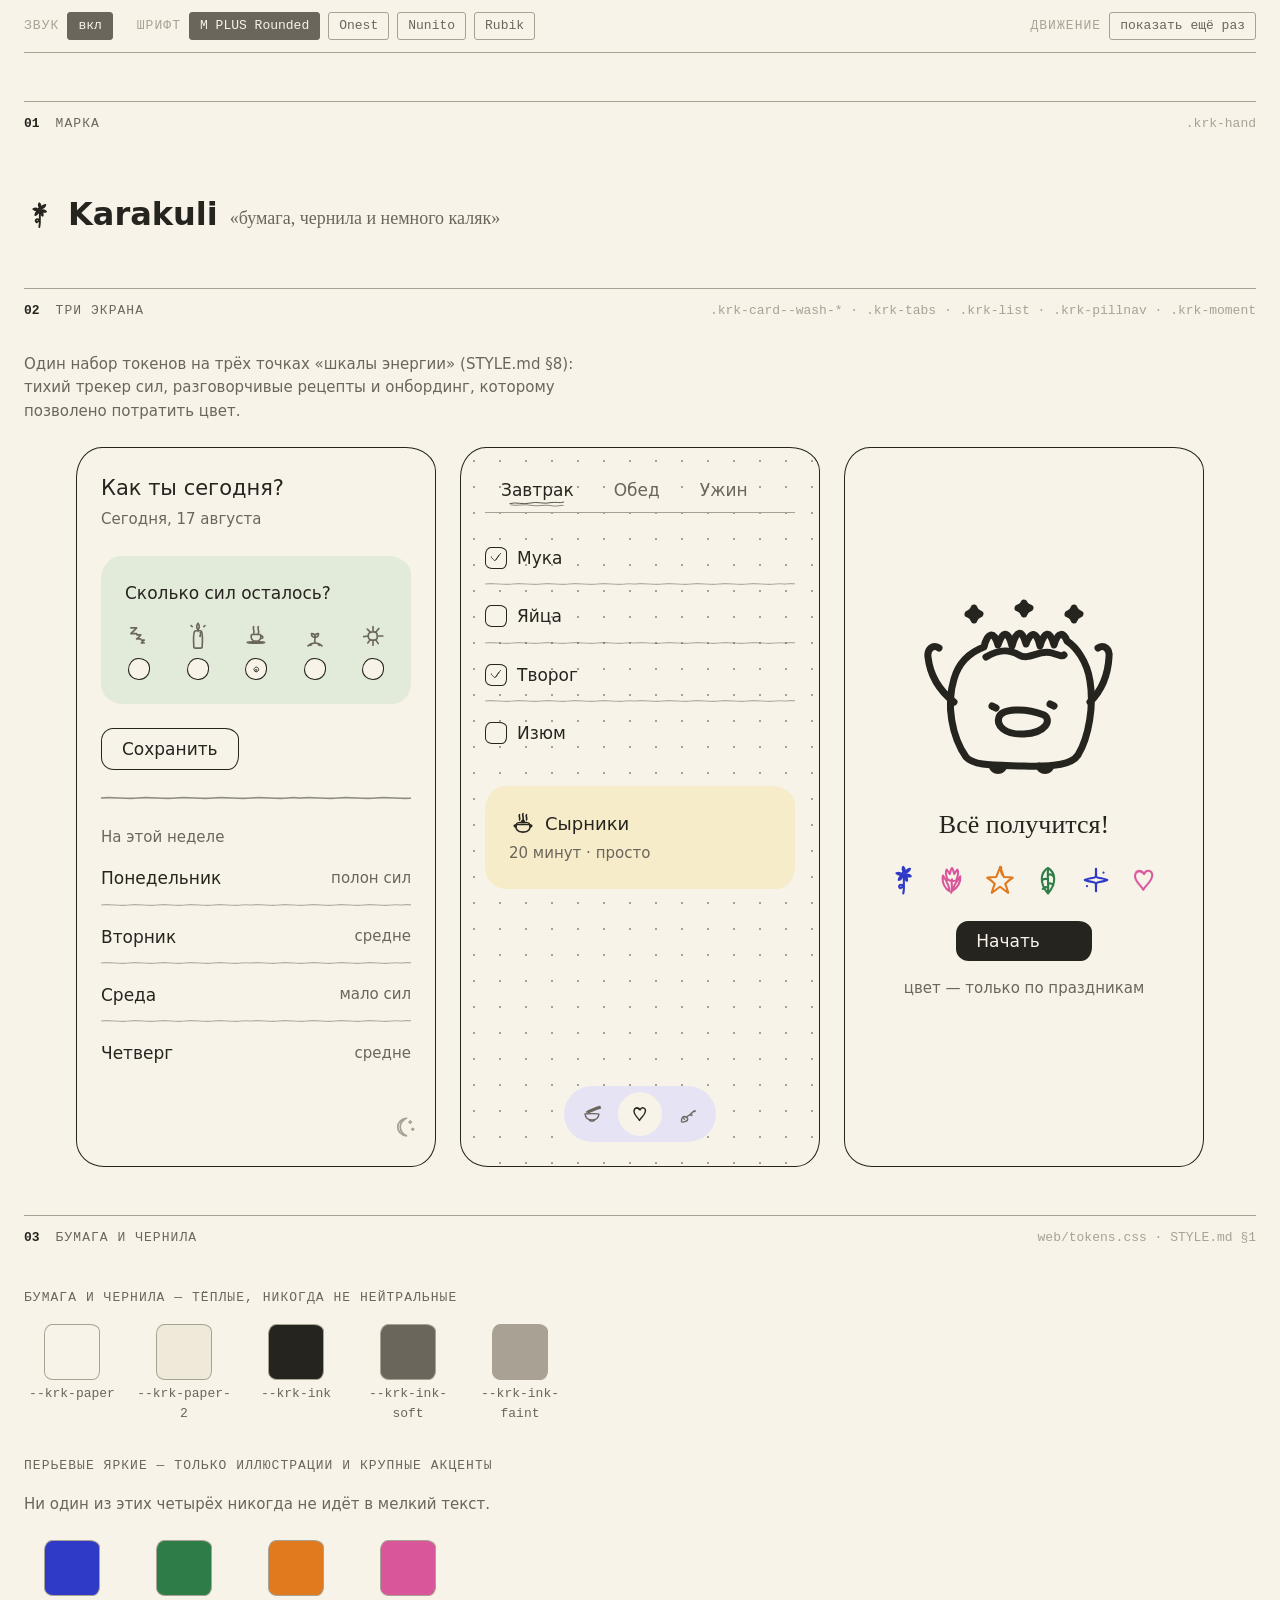
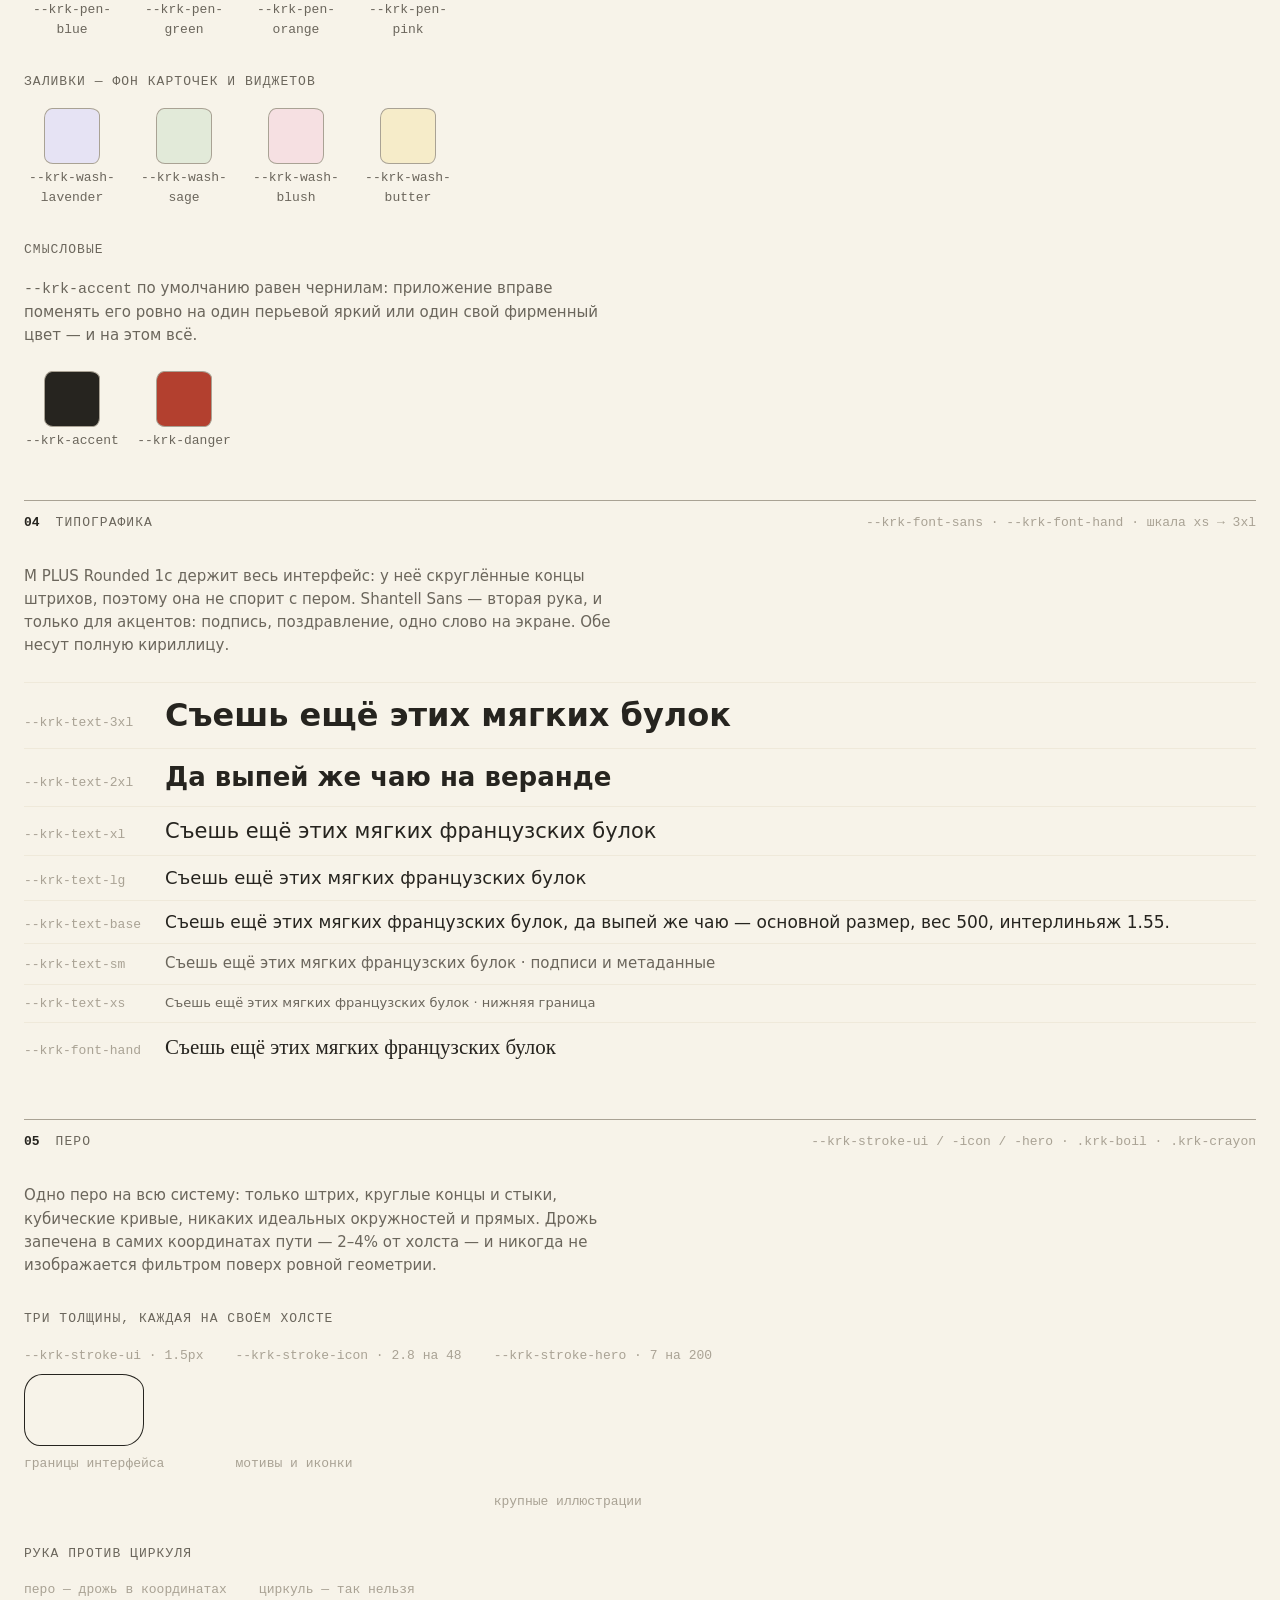
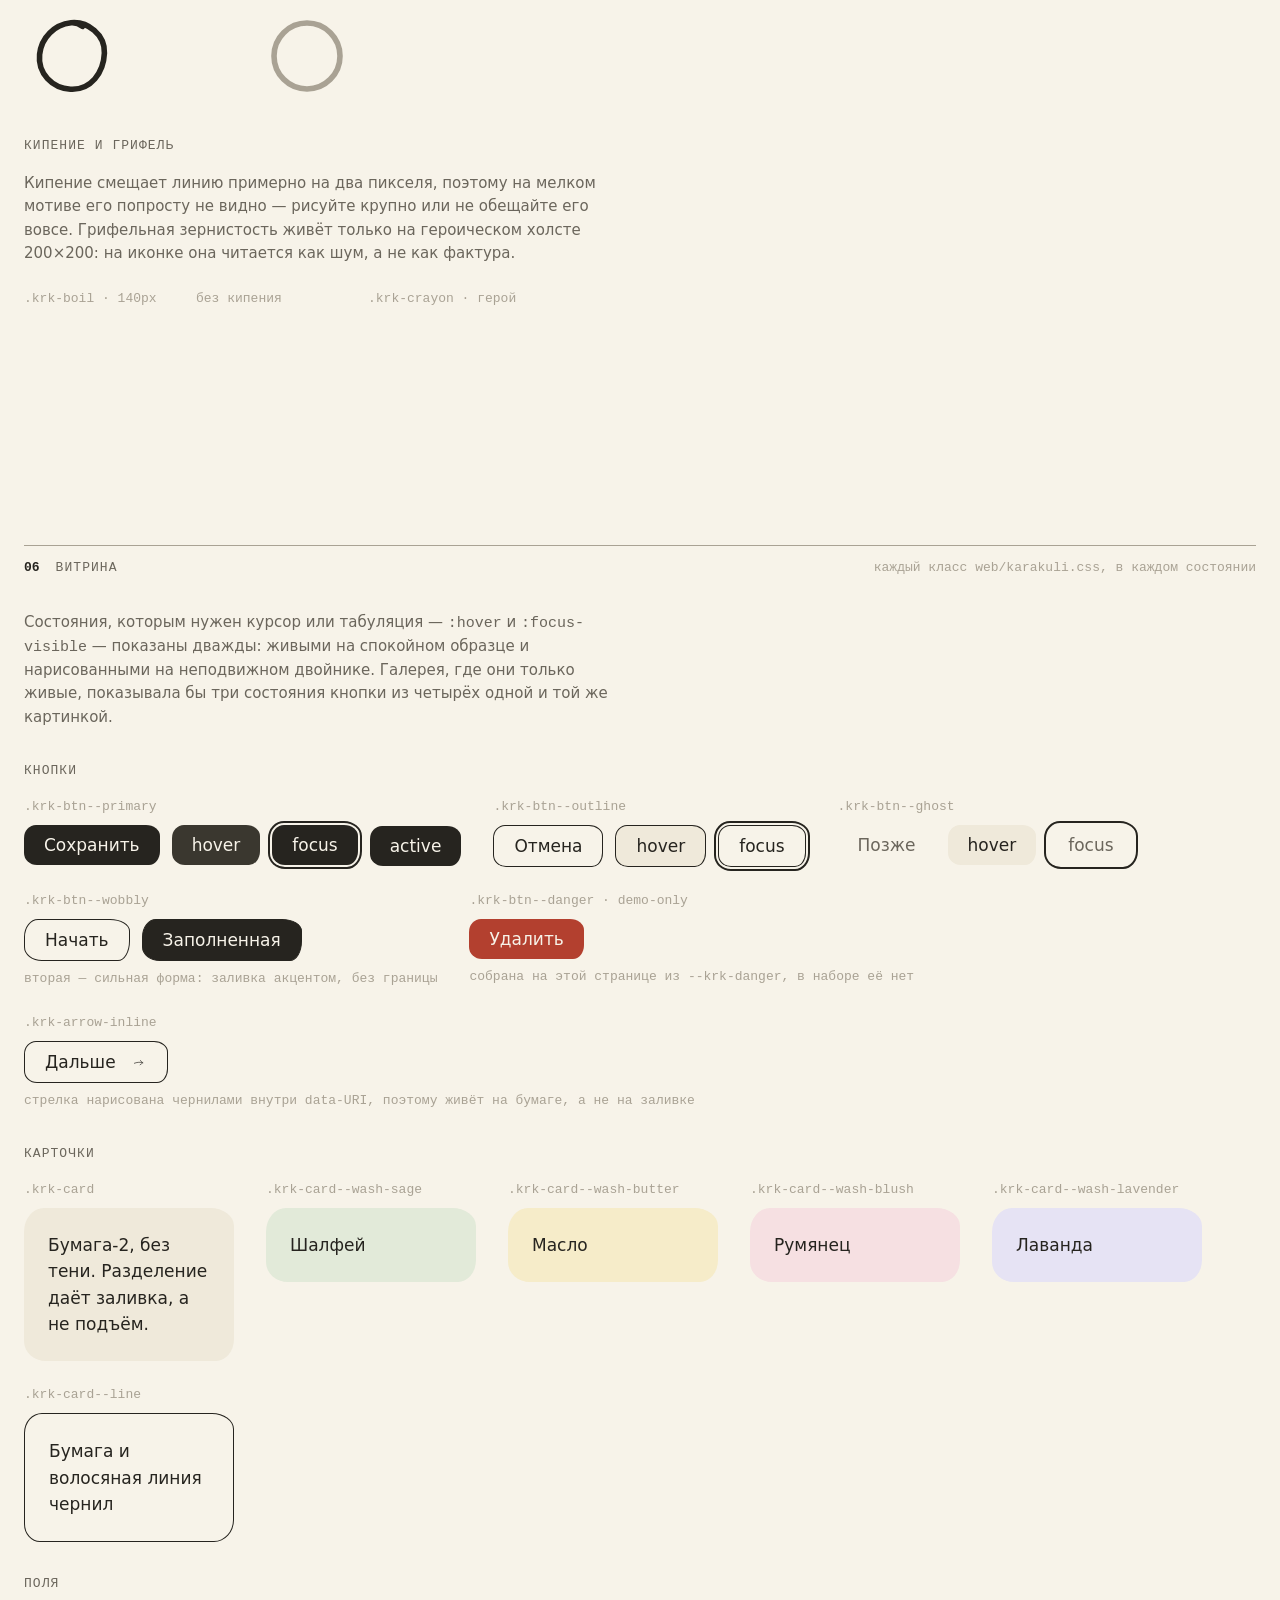
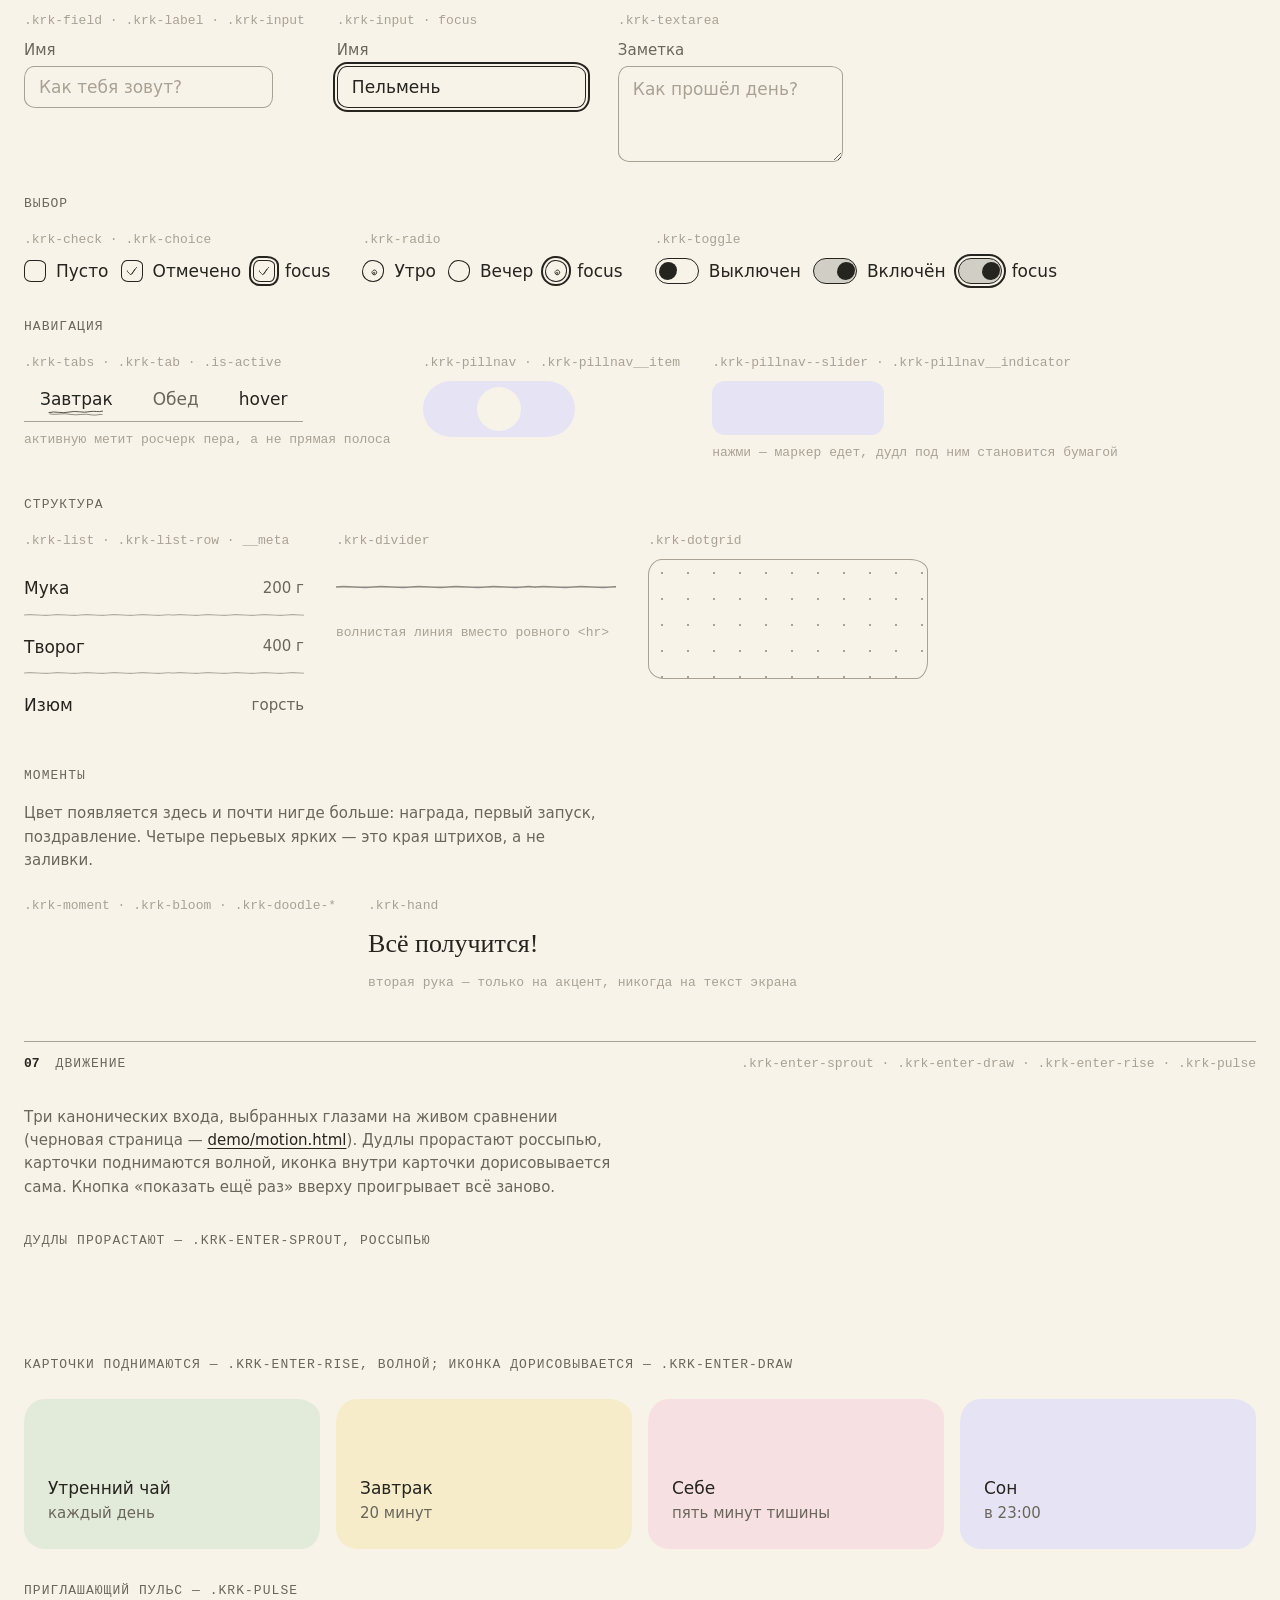
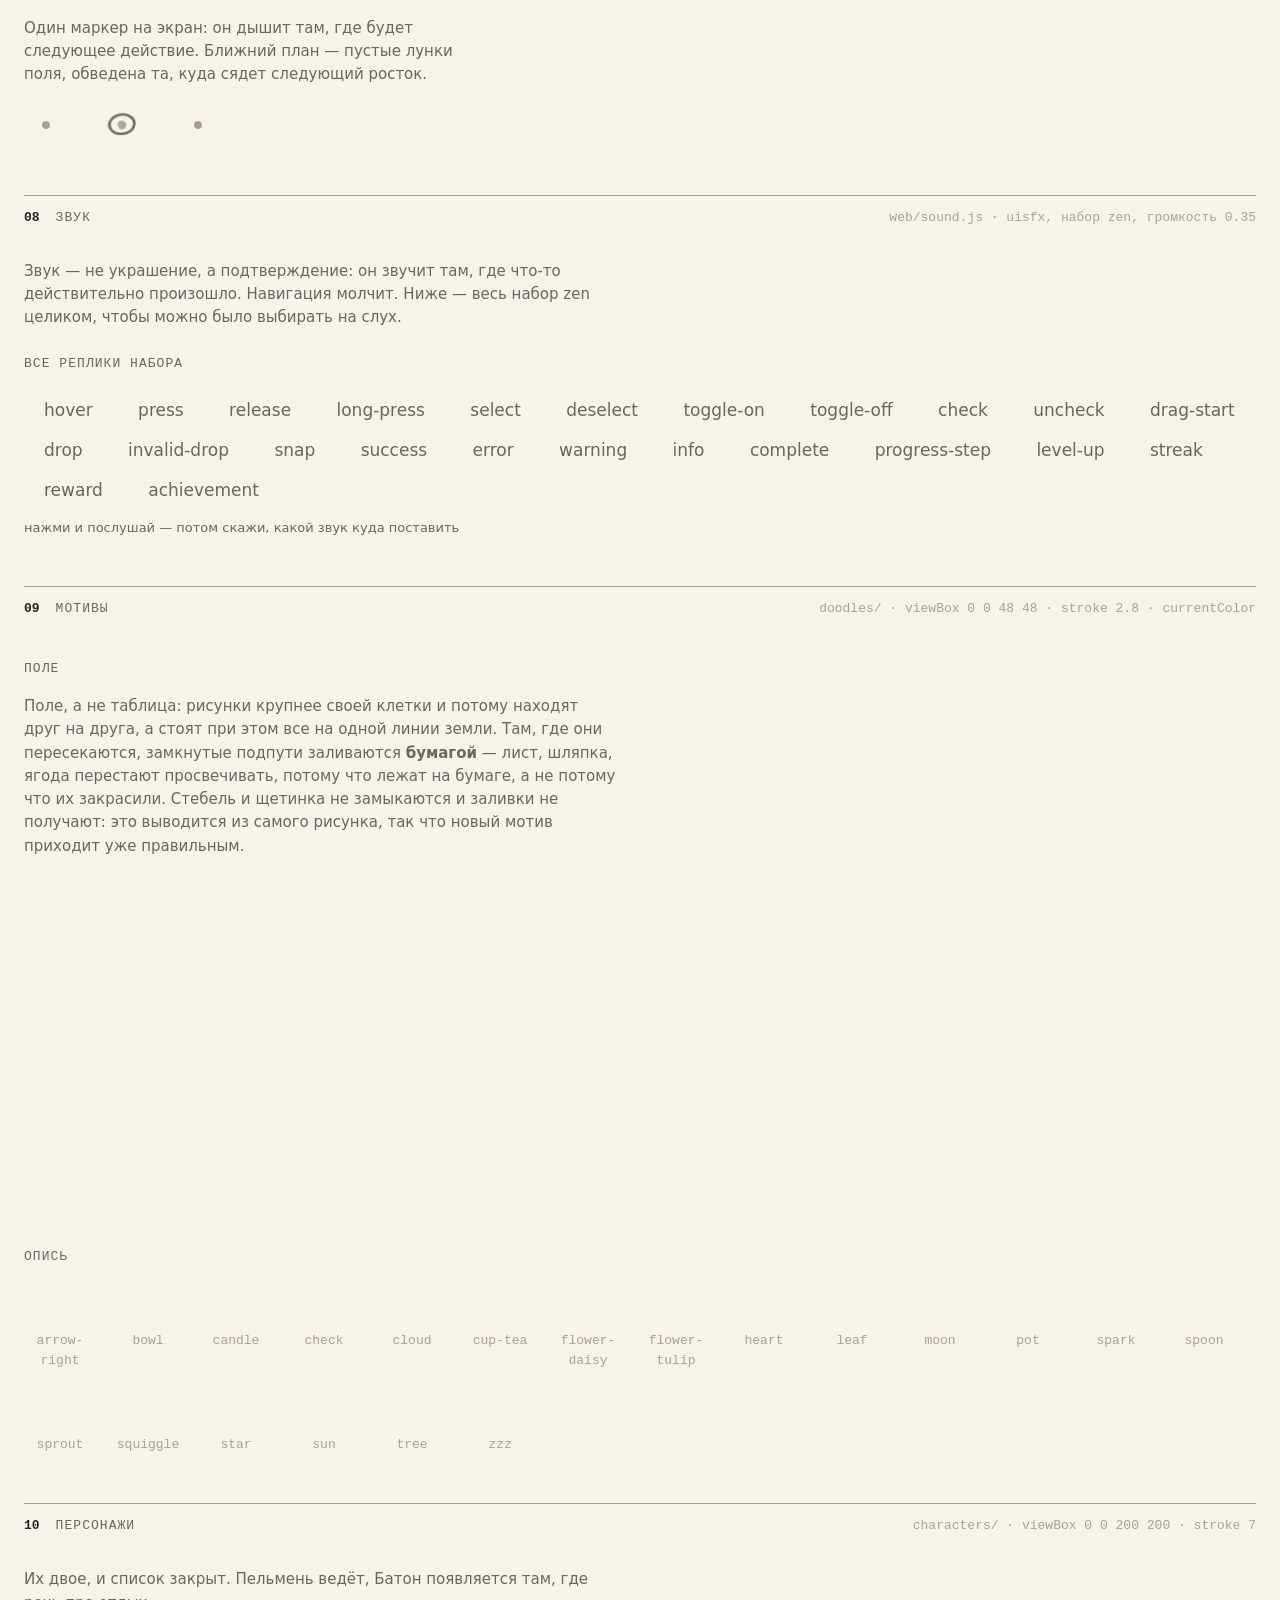
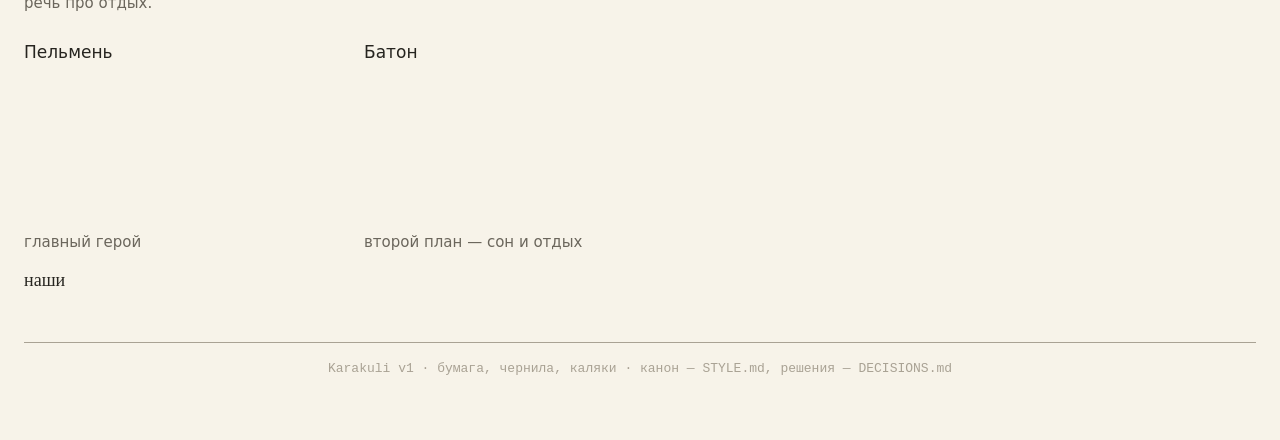
==== index.html @ 3607a142 "README, a plate-based showcase, and generated screenshots" ====
<!doctype html>
<html lang="ru">
<head>
  <meta charset="UTF-8" />
  <meta name="viewport" content="width=device-width, initial-scale=1" />
  <title>Karakuli</title>
  <!-- GitHub Pages serves this repo from its root, and the kit has no page
       there — the showcase is demo/index.html. Without this, the bare Pages
       URL is a 404 for anyone who trims the path off the link they were sent. -->
  <meta http-equiv="refresh" content="0; url=demo/" />
  <link rel="canonical" href="demo/" />
</head>
<body>
  <p><a href="demo/">Karakuli — витрина</a></p>
</body>
</html>
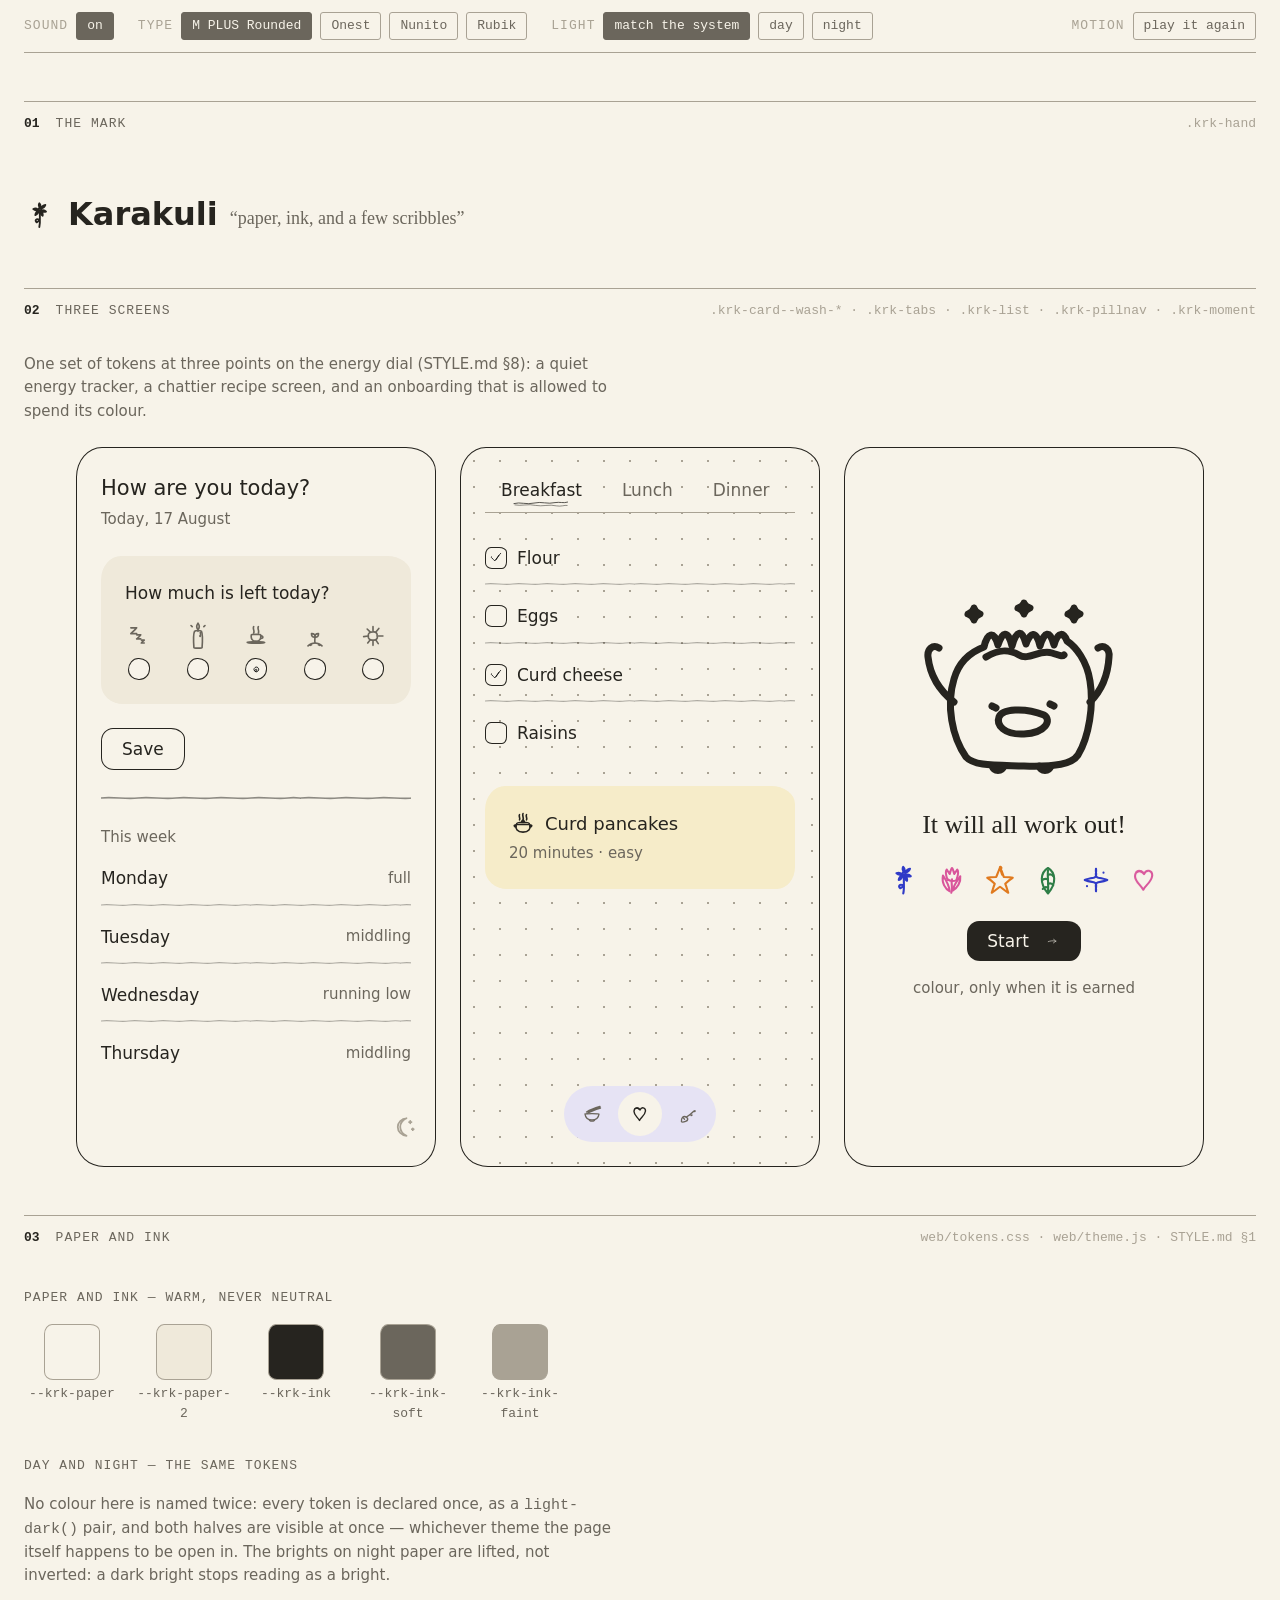
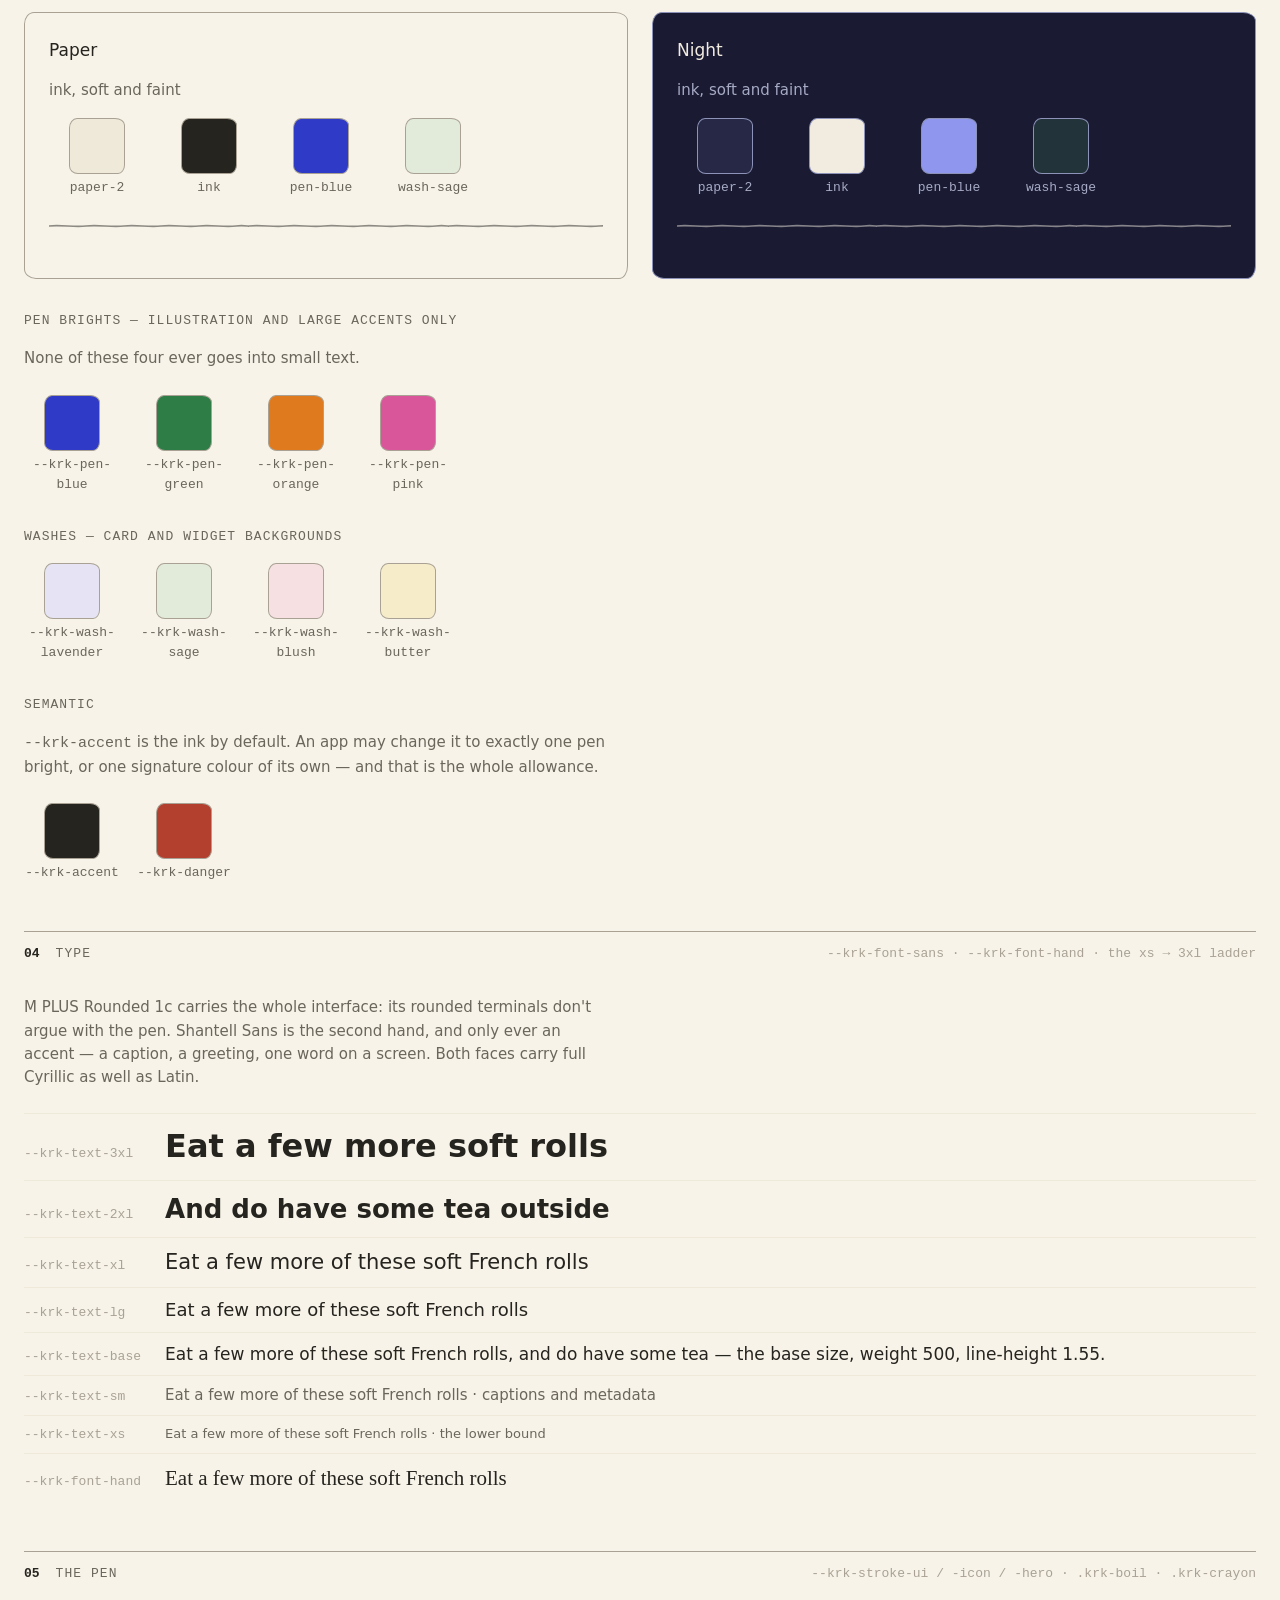
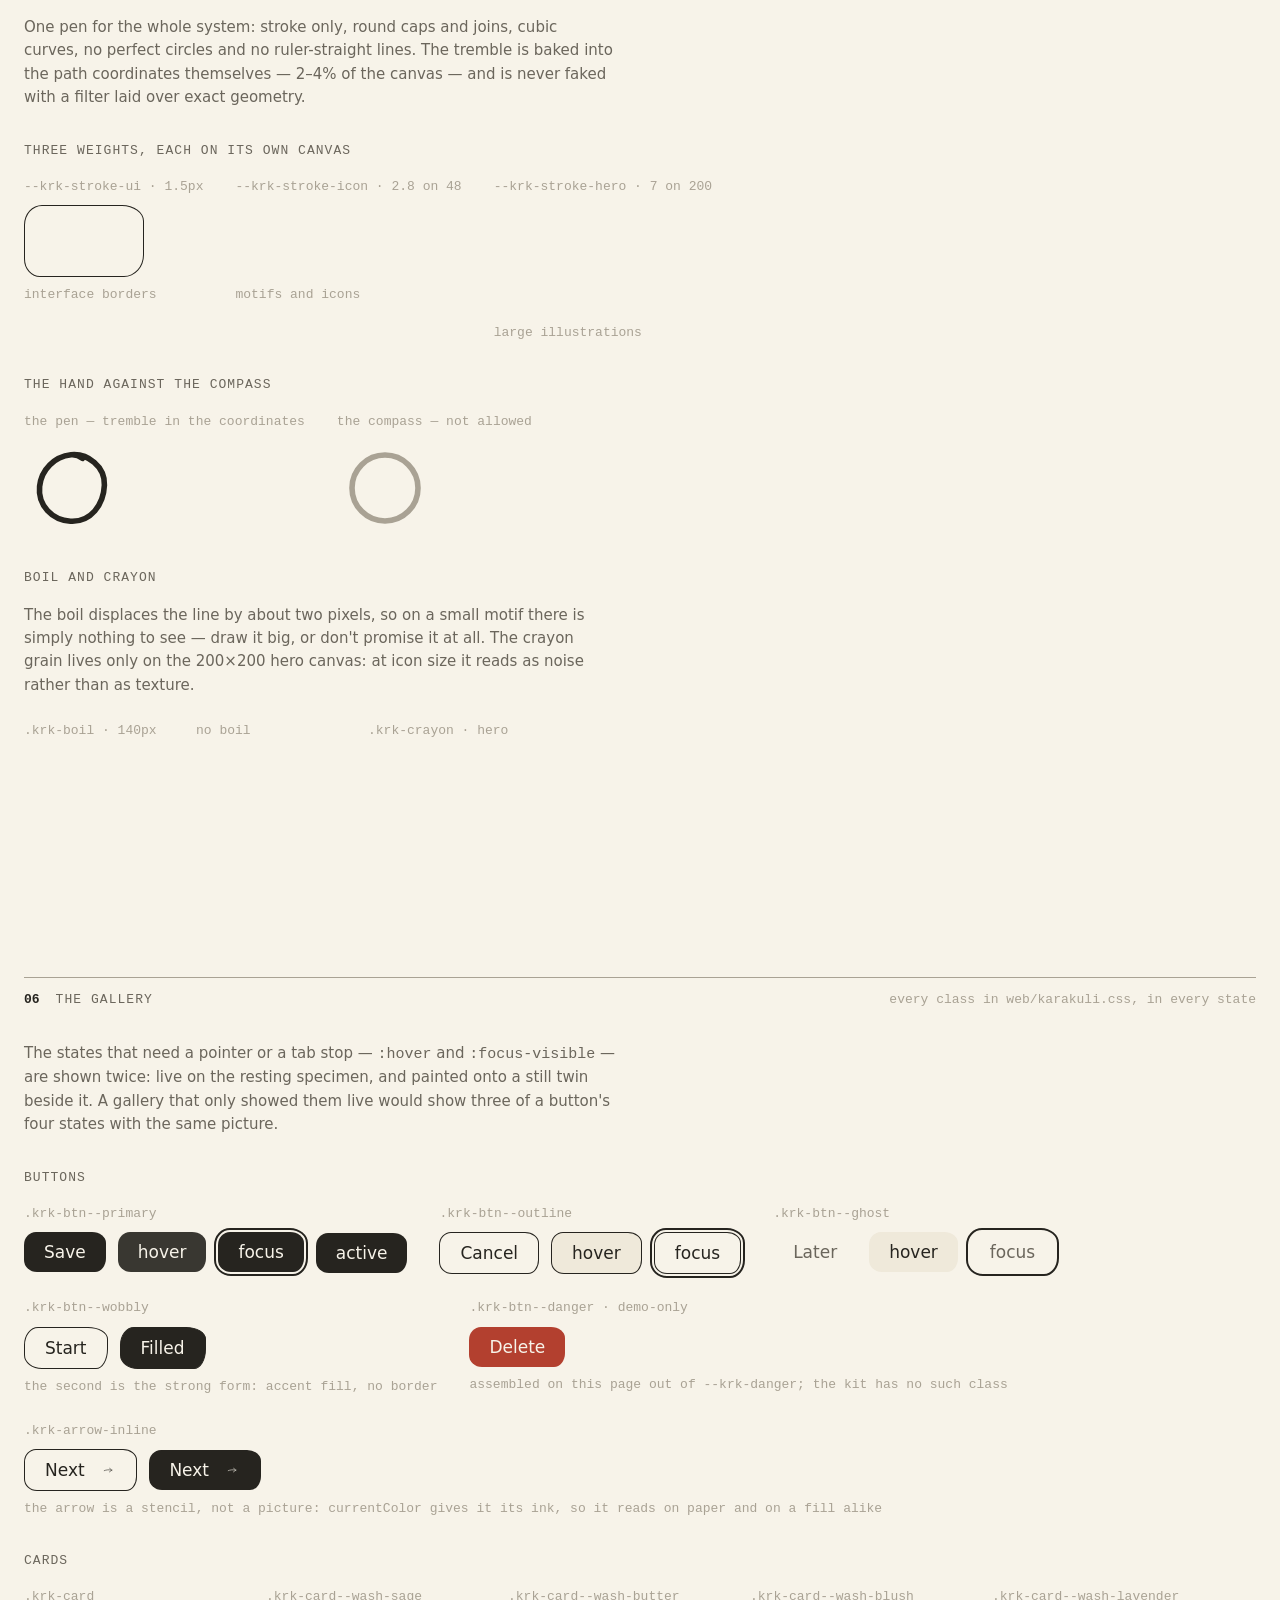
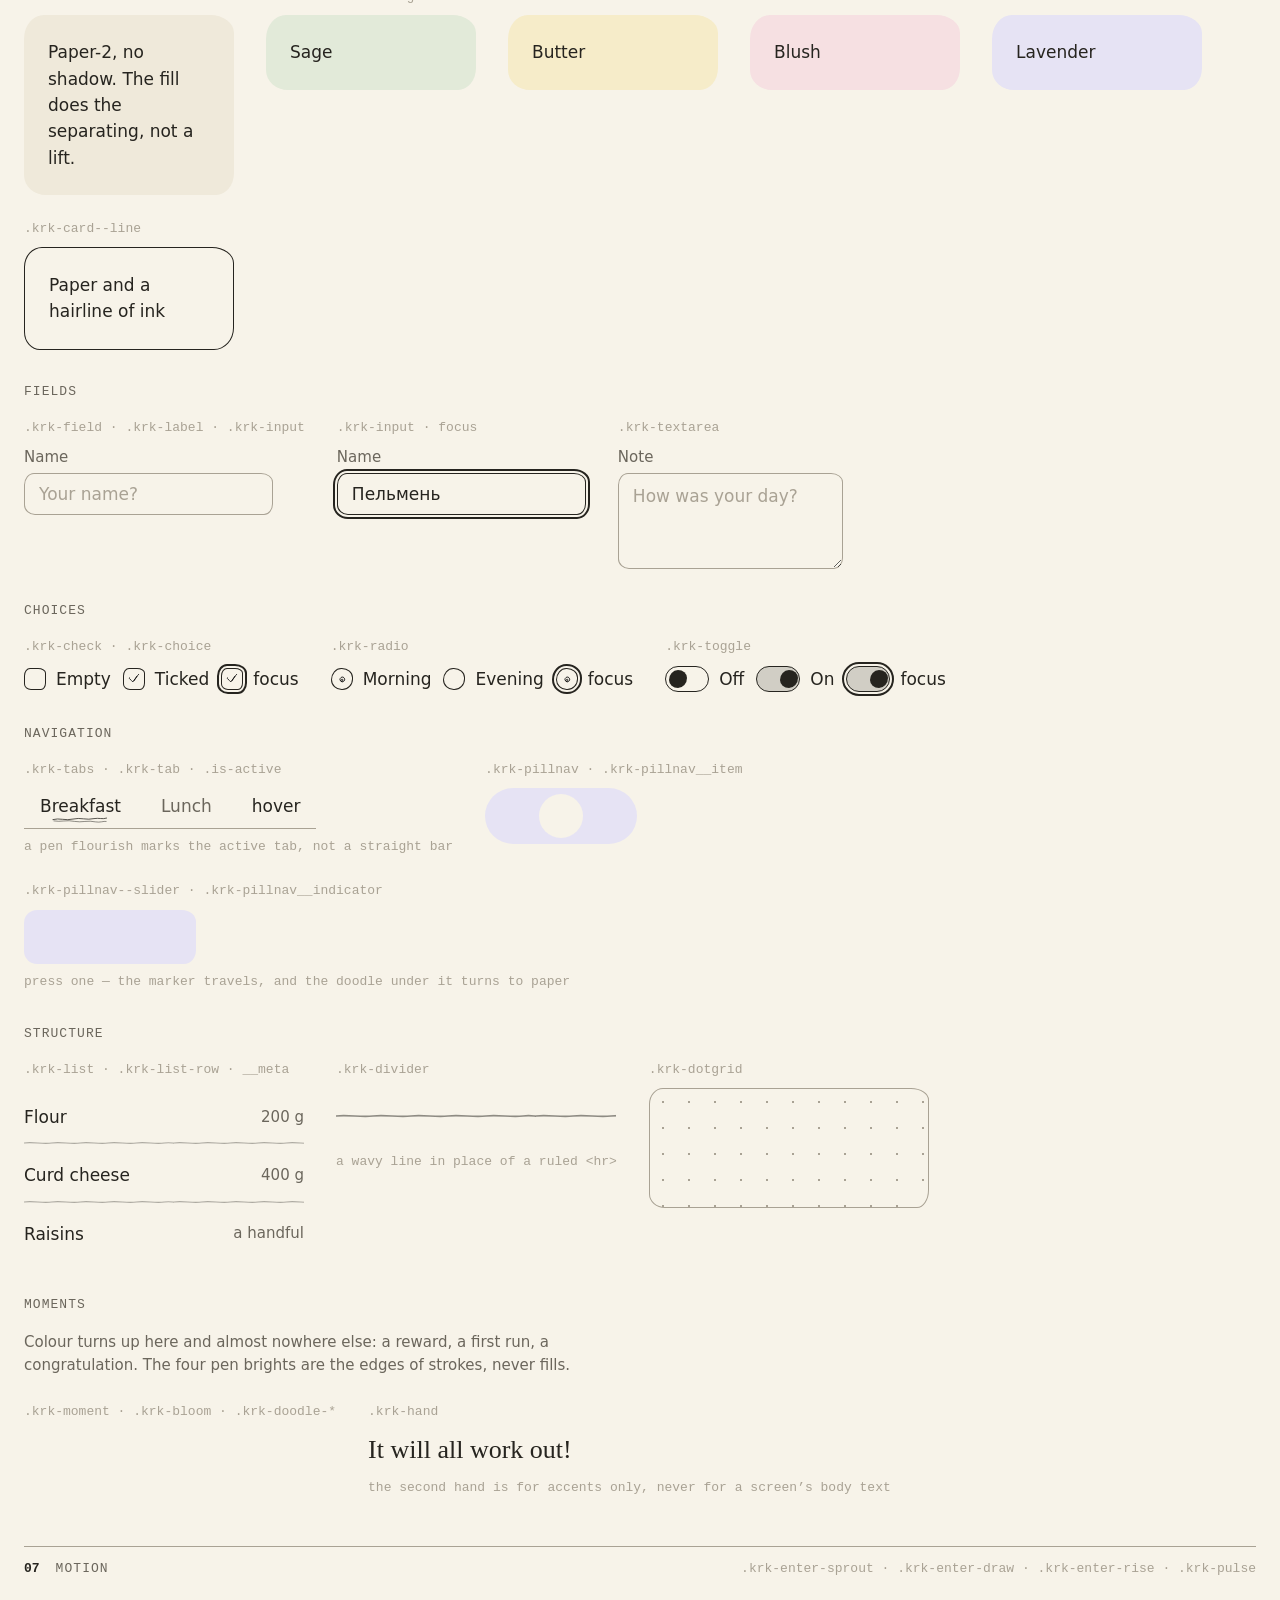
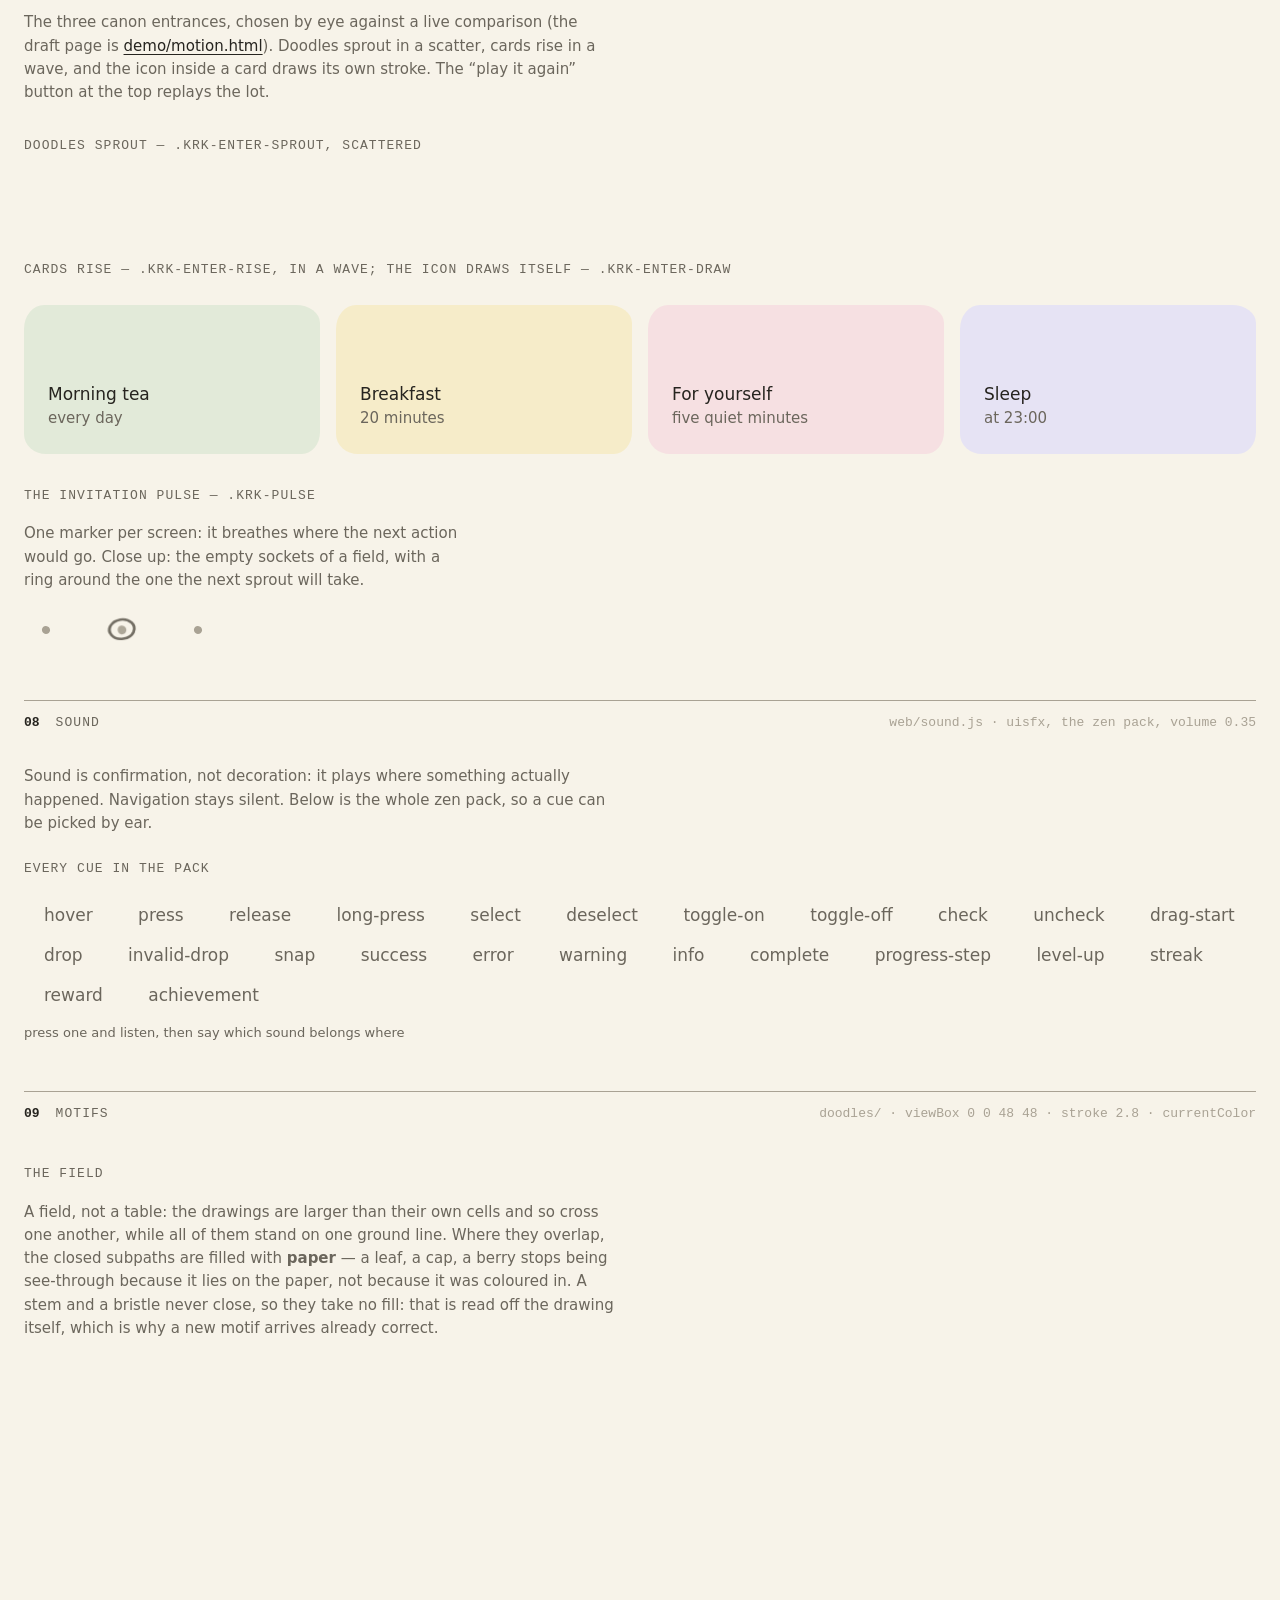
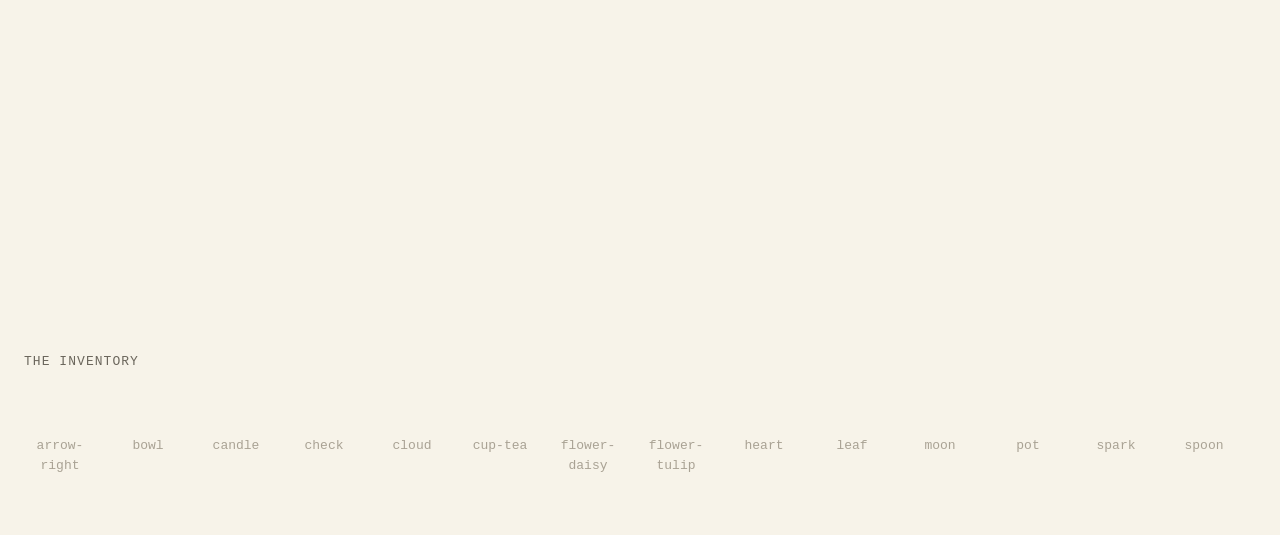
==== commit 967e8eaf: "Dark mode, an English showcase, and a preview led by two real apps" ====
--- a/index.html
+++ b/index.html
@@ -1,5 +1,5 @@
 <!doctype html>
-<html lang="ru">
+<html lang="en">
 <head>
   <meta charset="UTF-8" />
   <meta name="viewport" content="width=device-width, initial-scale=1" />
@@ -11,6 +11,6 @@
   <link rel="canonical" href="demo/" />
 </head>
 <body>
-  <p><a href="demo/">Karakuli — витрина</a></p>
+  <p><a href="demo/">Karakuli — the showcase</a></p>
 </body>
 </html>
